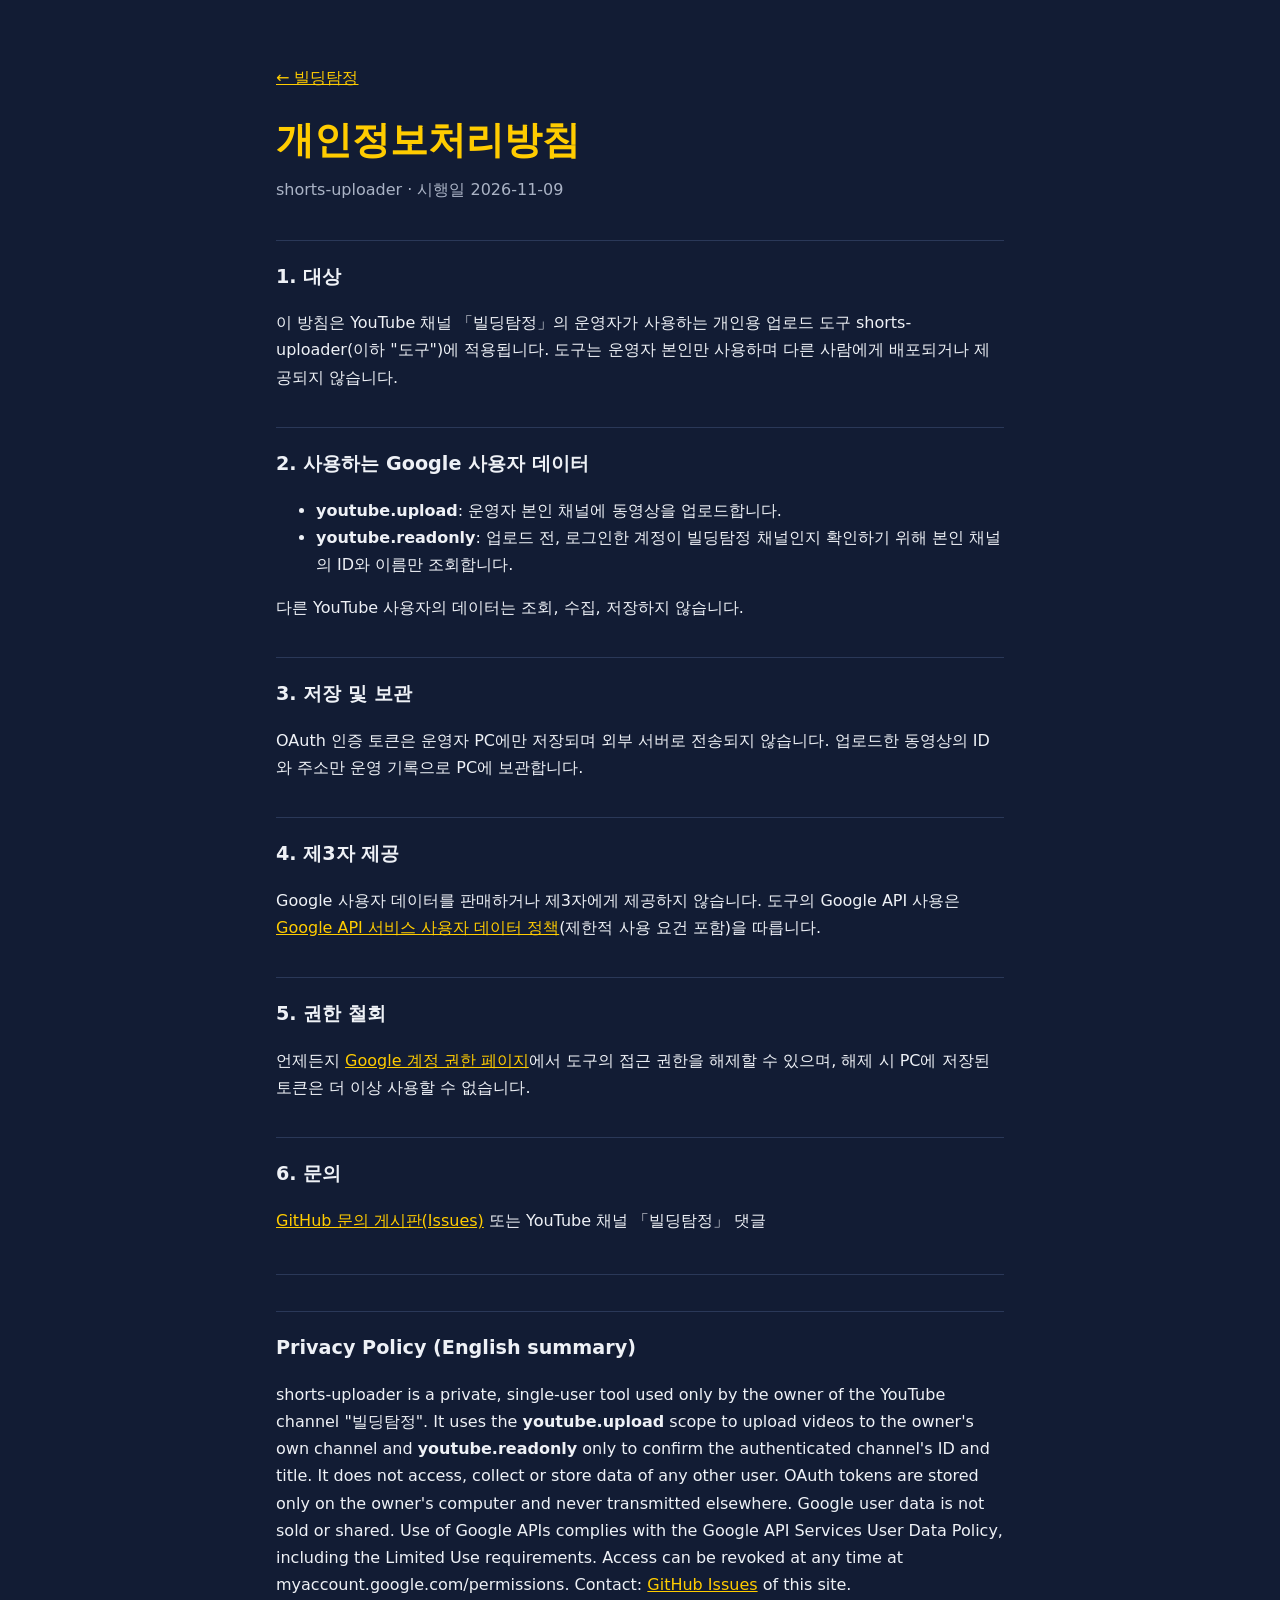
==== privacy.html @ f4584ab4 "Add channel homepage, privacy policy and terms Co-Authored-By: Claude Opus 5.5 <noreply@anthropic.co" ====
<!doctype html>
<html lang="ko">
<head>
<meta charset="utf-8">
<meta name="viewport" content="width=device-width, initial-scale=1">
<title>개인정보처리방침 · 빌딩탐정</title>
<link rel="stylesheet" href="style.css">
</head>
<body>
<main>
  <p><a href="index.html">← 빌딩탐정</a></p>
  <h1>개인정보처리방침</h1>
  <p class="tag">shorts-uploader · 시행일 2026-11-09</p>

  <h2>1. 대상</h2>
  <p>이 방침은 YouTube 채널 「빌딩탐정」의 운영자가 사용하는 개인용 업로드 도구 shorts-uploader(이하 "도구")에 적용됩니다.
     도구는 운영자 본인만 사용하며 다른 사람에게 배포되거나 제공되지 않습니다.</p>

  <h2>2. 사용하는 Google 사용자 데이터</h2>
  <ul>
    <li><b>youtube.upload</b>: 운영자 본인 채널에 동영상을 업로드합니다.</li>
    <li><b>youtube.readonly</b>: 업로드 전, 로그인한 계정이 빌딩탐정 채널인지 확인하기 위해 본인 채널의 ID와 이름만 조회합니다.</li>
  </ul>
  <p>다른 YouTube 사용자의 데이터는 조회, 수집, 저장하지 않습니다.</p>

  <h2>3. 저장 및 보관</h2>
  <p>OAuth 인증 토큰은 운영자 PC에만 저장되며 외부 서버로 전송되지 않습니다. 업로드한 동영상의 ID와 주소만 운영 기록으로 PC에 보관합니다.</p>

  <h2>4. 제3자 제공</h2>
  <p>Google 사용자 데이터를 판매하거나 제3자에게 제공하지 않습니다. 도구의 Google API 사용은
     <a href="https://developers.google.com/terms/api-services-user-data-policy">Google API 서비스 사용자 데이터 정책</a>(제한적 사용 요건 포함)을 따릅니다.</p>

  <h2>5. 권한 철회</h2>
  <p>언제든지 <a href="https://myaccount.google.com/permissions">Google 계정 권한 페이지</a>에서 도구의 접근 권한을 해제할 수 있으며, 해제 시 PC에 저장된 토큰은 더 이상 사용할 수 없습니다.</p>

  <h2>6. 문의</h2>
  <p><a href="https://github.com/sd2ragon-cloud/sd2ragon-cloud.github.io/issues">GitHub 문의 게시판(Issues)</a> 또는 YouTube 채널 「빌딩탐정」 댓글</p>

  <hr>
  <h2>Privacy Policy (English summary)</h2>
  <p>shorts-uploader is a private, single-user tool used only by the owner of the YouTube channel "빌딩탐정".
     It uses the <b>youtube.upload</b> scope to upload videos to the owner's own channel and <b>youtube.readonly</b> only to confirm
     the authenticated channel's ID and title. It does not access, collect or store data of any other user.
     OAuth tokens are stored only on the owner's computer and never transmitted elsewhere. Google user data is not sold or shared.
     Use of Google APIs complies with the Google API Services User Data Policy, including the Limited Use requirements.
     Access can be revoked at any time at myaccount.google.com/permissions.
     Contact: <a href="https://github.com/sd2ragon-cloud/sd2ragon-cloud.github.io/issues">GitHub Issues</a> of this site.</p>
</main>
</body>
</html>
---- style.css ----
:root { --bg: #121c34; --fg: #eef1f6; --muted: #aab3c5; --accent: #ffcc00; }
* { box-sizing: border-box; }
body { margin: 0; background: var(--bg); color: var(--fg); font-family: "Malgun Gothic", "Apple SD Gothic Neo", system-ui, sans-serif; line-height: 1.7; }
main { max-width: 760px; margin: 0 auto; padding: 48px 16px 64px; }
h1 { color: var(--accent); font-size: 2.4rem; margin: 0 0 4px; }
h2 { font-size: 1.2rem; margin-top: 36px; border-top: 1px solid #2a3858; padding-top: 20px; }
.tag { color: var(--muted); margin-top: 0; }
a { color: var(--accent); }
.btn { display: inline-block; background: var(--accent); color: #121c34; padding: 10px 18px; border-radius: 8px; text-decoration: none; font-weight: 700; }
hr { border: 0; border-top: 1px solid #2a3858; margin: 40px 0 0; }
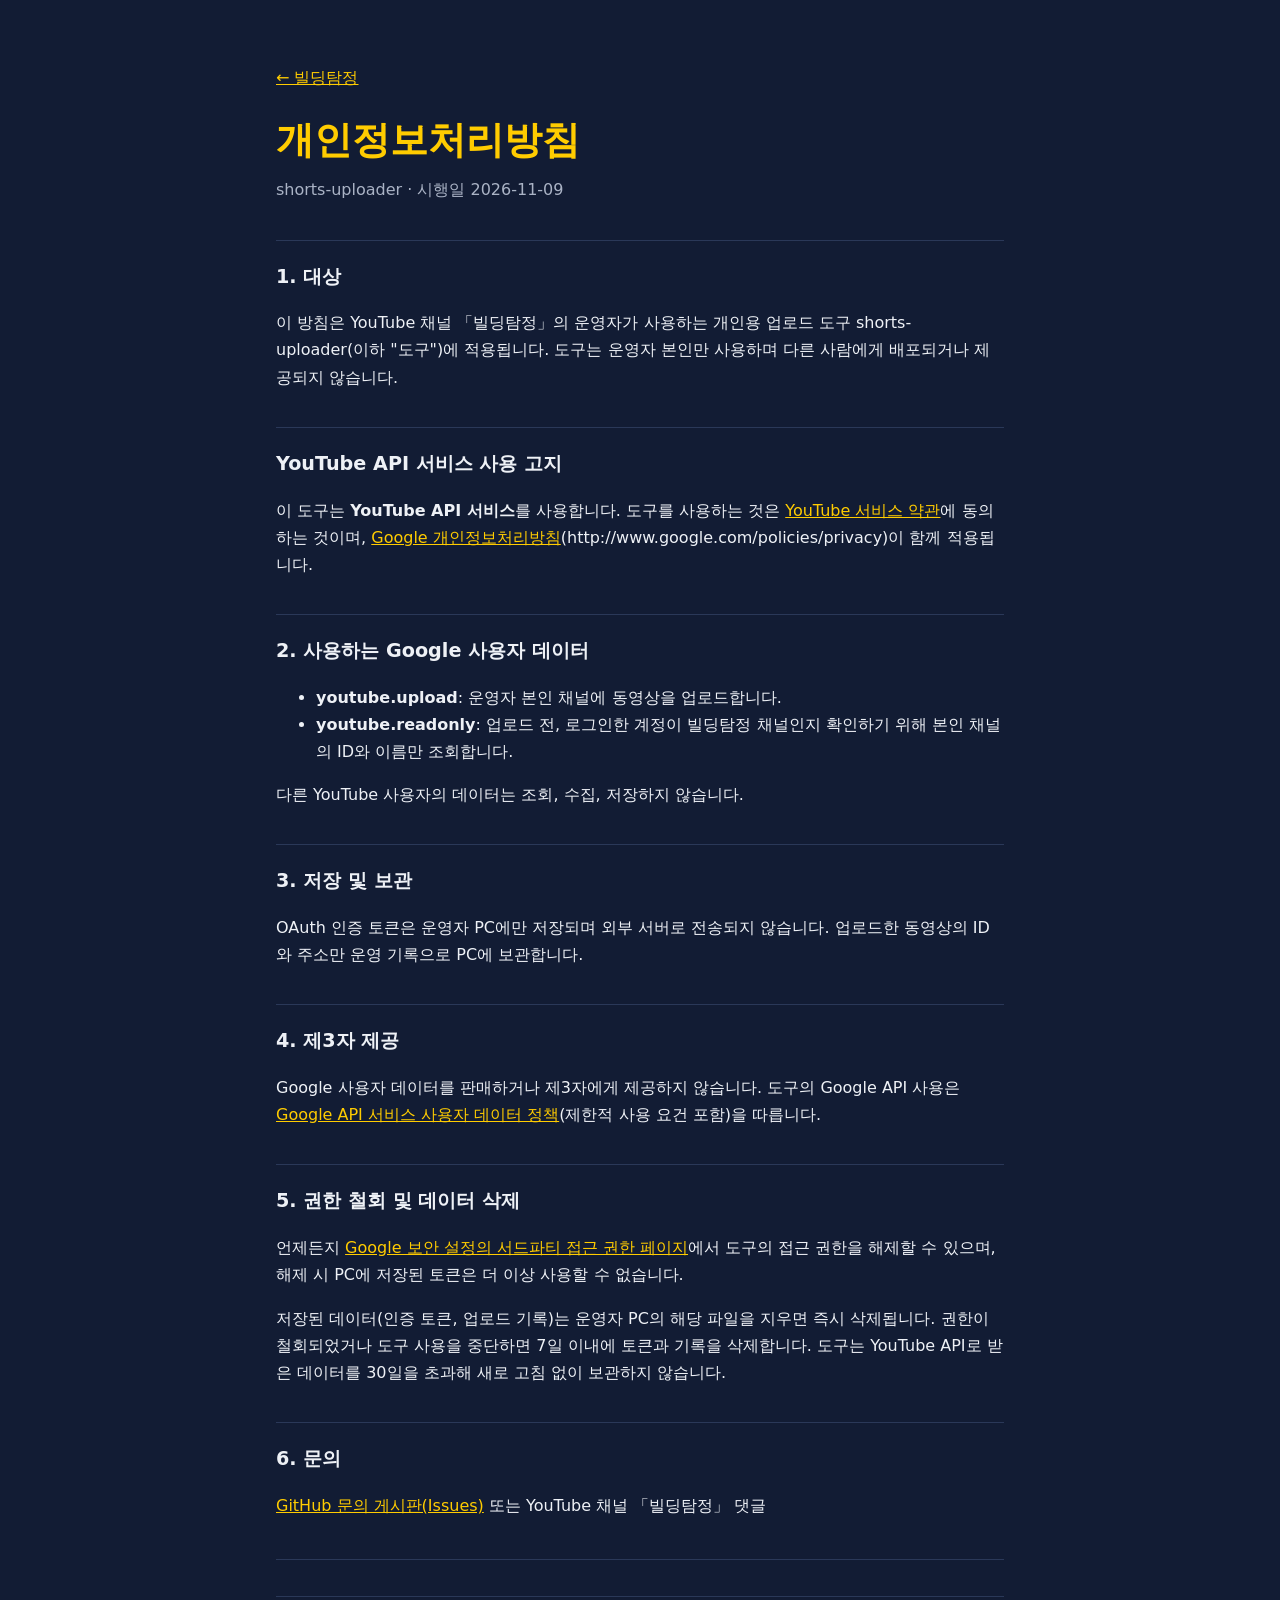
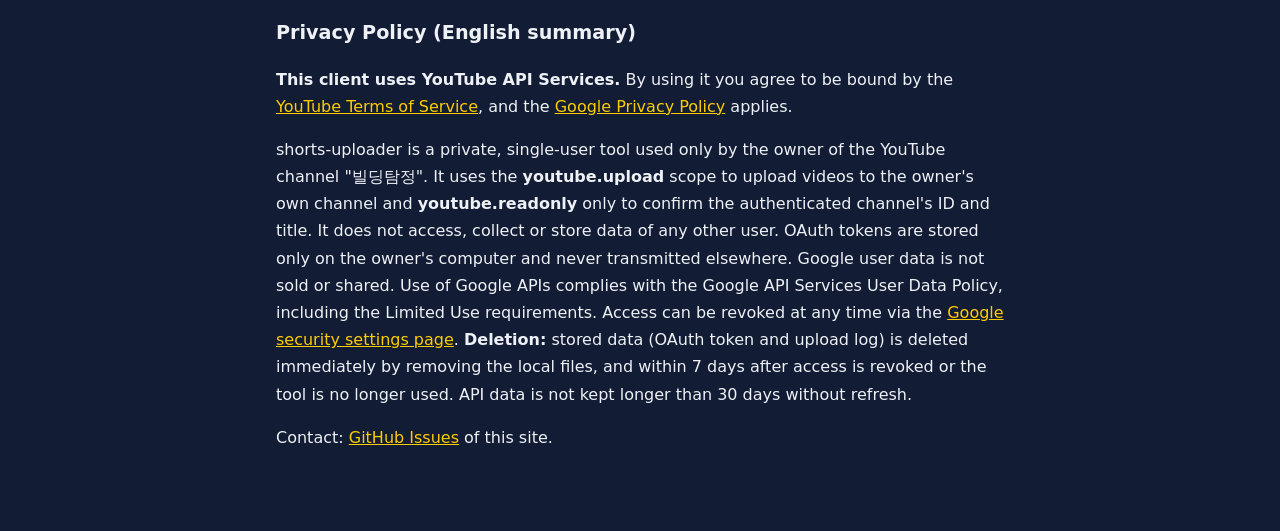
==== commit 820ffe57: "Add YouTube API Services notice and data deletion policy Co-Authored-By: Claude Opus 5.5 <noreply@an" ====
--- a/privacy.html
+++ b/privacy.html
@@ -16,6 +16,11 @@
   <p>이 방침은 YouTube 채널 「빌딩탐정」의 운영자가 사용하는 개인용 업로드 도구 shorts-uploader(이하 "도구")에 적용됩니다.
      도구는 운영자 본인만 사용하며 다른 사람에게 배포되거나 제공되지 않습니다.</p>
 
+  <h2>YouTube API 서비스 사용 고지</h2>
+  <p>이 도구는 <b>YouTube API 서비스</b>를 사용합니다. 도구를 사용하는 것은
+     <a href="https://www.youtube.com/t/terms">YouTube 서비스 약관</a>에 동의하는 것이며,
+     <a href="https://policies.google.com/privacy">Google 개인정보처리방침</a>(http://www.google.com/policies/privacy)이 함께 적용됩니다.</p>
+
   <h2>2. 사용하는 Google 사용자 데이터</h2>
   <ul>
     <li><b>youtube.upload</b>: 운영자 본인 채널에 동영상을 업로드합니다.</li>
@@ -30,20 +35,29 @@
   <p>Google 사용자 데이터를 판매하거나 제3자에게 제공하지 않습니다. 도구의 Google API 사용은
      <a href="https://developers.google.com/terms/api-services-user-data-policy">Google API 서비스 사용자 데이터 정책</a>(제한적 사용 요건 포함)을 따릅니다.</p>
 
-  <h2>5. 권한 철회</h2>
-  <p>언제든지 <a href="https://myaccount.google.com/permissions">Google 계정 권한 페이지</a>에서 도구의 접근 권한을 해제할 수 있으며, 해제 시 PC에 저장된 토큰은 더 이상 사용할 수 없습니다.</p>
+  <h2>5. 권한 철회 및 데이터 삭제</h2>
+  <p>언제든지 <a href="https://security.google.com/settings/security/permissions">Google 보안 설정의 서드파티 접근 권한 페이지</a>에서 도구의 접근 권한을 해제할 수 있으며, 해제 시 PC에 저장된 토큰은 더 이상 사용할 수 없습니다.</p>
+  <p>저장된 데이터(인증 토큰, 업로드 기록)는 운영자 PC의 해당 파일을 지우면 즉시 삭제됩니다. 권한이 철회되었거나 도구 사용을 중단하면 7일 이내에 토큰과 기록을 삭제합니다.
+     도구는 YouTube API로 받은 데이터를 30일을 초과해 새로 고침 없이 보관하지 않습니다.</p>
 
   <h2>6. 문의</h2>
   <p><a href="https://github.com/sd2ragon-cloud/sd2ragon-cloud.github.io/issues">GitHub 문의 게시판(Issues)</a> 또는 YouTube 채널 「빌딩탐정」 댓글</p>
 
   <hr>
   <h2>Privacy Policy (English summary)</h2>
+  <p><b>This client uses YouTube API Services.</b> By using it you agree to be bound by the
+     <a href="https://www.youtube.com/t/terms">YouTube Terms of Service</a>, and the
+     <a href="http://www.google.com/policies/privacy">Google Privacy Policy</a> applies.</p>
   <p>shorts-uploader is a private, single-user tool used only by the owner of the YouTube channel "빌딩탐정".
      It uses the <b>youtube.upload</b> scope to upload videos to the owner's own channel and <b>youtube.readonly</b> only to confirm
      the authenticated channel's ID and title. It does not access, collect or store data of any other user.
      OAuth tokens are stored only on the owner's computer and never transmitted elsewhere. Google user data is not sold or shared.
      Use of Google APIs complies with the Google API Services User Data Policy, including the Limited Use requirements.
-     Access can be revoked at any time at myaccount.google.com/permissions.
+     Access can be revoked at any time via the
+     <a href="https://security.google.com/settings/security/permissions">Google security settings page</a>.
+     <b>Deletion:</b> stored data (OAuth token and upload log) is deleted immediately by removing the local files,
+     and within 7 days after access is revoked or the tool is no longer used. API data is not kept longer than 30 days without refresh.</p>
+  <p>
      Contact: <a href="https://github.com/sd2ragon-cloud/sd2ragon-cloud.github.io/issues">GitHub Issues</a> of this site.</p>
 </main>
 </body>
